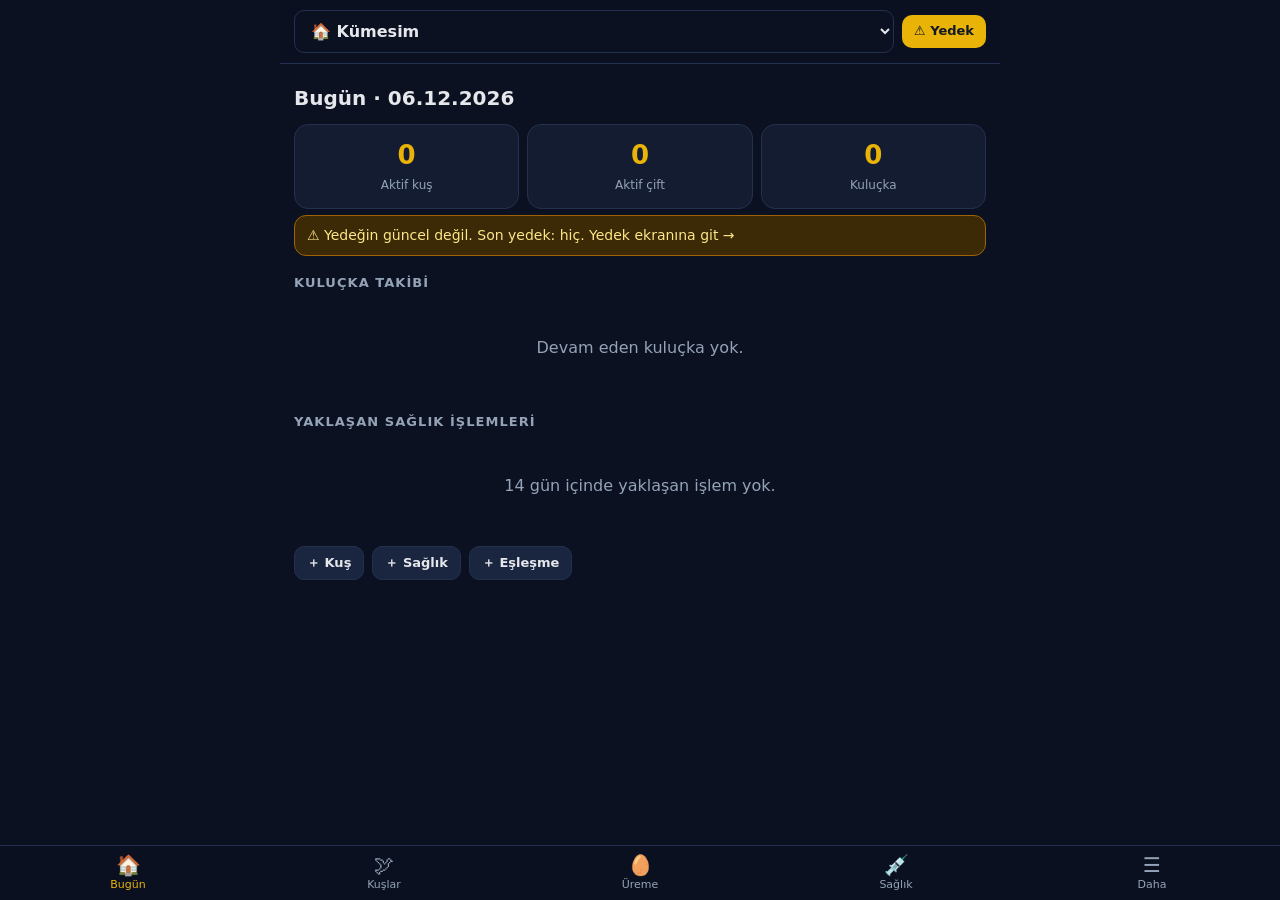
==== index.html @ f1e4d634 "ilk surum" ====
<!doctype html>
<html lang="tr">
<head>
<meta charset="utf-8">
<meta name="viewport" content="width=device-width,initial-scale=1,viewport-fit=cover">
<meta name="theme-color" content="#0f172a">
<meta name="apple-mobile-web-app-capable" content="yes">
<meta name="mobile-web-app-capable" content="yes">
<meta name="apple-mobile-web-app-status-bar-style" content="black-translucent">
<meta name="apple-mobile-web-app-title" content="Kümes">
<link rel="manifest" href="manifest.webmanifest">
<link rel="apple-touch-icon" href="icon-192.png">
<link rel="icon" href="icon-192.png">
<link rel="stylesheet" href="style.css">
<title>Kümes Defteri</title>
</head>
<body>
<div id="app"></div>
<div id="modal"></div>
<div id="toast"></div>
<script src="app.js"></script>
</body>
</html>
---- style.css ----
:root{
  --bg:#0b1120; --card:#131c31; --card2:#1a2540; --line:#243050;
  --tx:#e5e7eb; --mut:#94a3b8; --gold:#eab308; --ok:#22c55e; --bad:#ef4444; --blue:#3b82f6;
  --sat:env(safe-area-inset-top); --sab:env(safe-area-inset-bottom);
}
*{box-sizing:border-box;-webkit-tap-highlight-color:transparent}
html,body{margin:0;background:var(--bg);color:var(--tx);font:16px/1.4 -apple-system,system-ui,"Segoe UI",Roboto,sans-serif}
body{min-height:100vh;min-height:100dvh}
#app{max-width:720px;margin:0 auto;padding-bottom:calc(76px + var(--sab))}
header{position:sticky;top:0;z-index:20;background:rgba(11,17,32,.95);backdrop-filter:blur(8px);
  padding:calc(10px + var(--sat)) 14px 10px;display:flex;gap:8px;align-items:center;border-bottom:1px solid var(--line)}
header select{flex:1;min-width:0;font-weight:700}
main{padding:14px}
h2{margin:6px 0 12px;font-size:20px}
h3{margin:18px 0 8px;font-size:13px;letter-spacing:.08em;text-transform:uppercase;color:var(--mut)}
.sub{color:var(--mut);font-size:13px}
.grow{flex:1;min-width:0}
.row{display:flex;gap:12px;align-items:center}
.card{background:var(--card);border:1px solid var(--line);border-radius:14px;padding:12px;margin-bottom:10px}
.card[data-a]{cursor:pointer}
.card:active{background:var(--card2)}
.card.warn{border-color:#a16207;background:#271f0a}
.card.bad{border-color:#991b1b;background:#2a1212}
.card.good{border-color:#166534}
.th{width:54px;height:54px;border-radius:12px;object-fit:cover;flex:none;background:var(--card2)}
.ph{display:flex;align-items:center;justify-content:center;font-size:26px}
.badge{font-size:11px;font-weight:700;padding:3px 8px;border-radius:99px;background:#14532d;color:#bbf7d0;white-space:nowrap}
.badge.dim{background:#334155;color:#cbd5e1}
.badge.red{background:#7f1d1d;color:#fecaca}
.badge.gold{background:#713f12;color:#fde68a}
.tiles{display:grid;grid-template-columns:repeat(3,1fr);gap:8px;margin-bottom:6px}
.tile{background:var(--card);border:1px solid var(--line);border-radius:14px;padding:12px;text-align:center}
.tile b{display:block;font-size:26px;color:var(--gold)}
.tile span{font-size:12px;color:var(--mut)}
.bar{height:6px;background:var(--line);border-radius:99px;overflow:hidden;margin-top:6px}
.bar i{display:block;height:100%;background:var(--gold)}
nav{position:fixed;left:0;right:0;bottom:0;z-index:20;background:rgba(11,17,32,.97);border-top:1px solid var(--line);
  display:flex;padding-bottom:var(--sab)}
nav button{flex:1;background:none;border:0;color:var(--mut);padding:9px 2px 8px;font-size:11px;display:flex;flex-direction:column;align-items:center;gap:2px}
nav button span{font-size:20px;line-height:1}
nav button.on{color:var(--gold)}
button,input,select,textarea{font:inherit;color:inherit}
input,select,textarea{width:100%;background:var(--bg);border:1px solid var(--line);border-radius:10px;padding:10px 12px;outline:none}
input:focus,select:focus,textarea:focus{border-color:var(--gold)}
textarea{min-height:84px;resize:vertical}
label{display:block;font-size:12px;color:var(--mut);margin:10px 0 4px}
label.chk{display:flex;gap:10px;align-items:center;color:var(--tx);font-size:15px}
label.chk input{width:auto}
.btn{background:var(--gold);color:#111827;border:0;border-radius:12px;padding:11px 16px;font-weight:700}
.btn.sec{background:var(--card2);color:var(--tx);border:1px solid var(--line)}
.btn.bad{background:#7f1d1d;color:#fecaca}
.btn.sm{padding:7px 12px;font-size:13px;border-radius:10px}
.btn.block{display:block;width:100%;margin-top:8px}
.btns{display:flex;gap:8px;flex-wrap:wrap;margin-top:12px}
.seg{display:flex;background:var(--card);border:1px solid var(--line);border-radius:12px;padding:3px;margin-bottom:12px}
.seg button{flex:1;background:none;border:0;padding:8px;border-radius:9px;color:var(--mut);font-weight:600}
.seg button.on{background:var(--gold);color:#111827}
.fab{position:fixed;right:16px;bottom:calc(86px + var(--sab));z-index:15;width:56px;height:56px;border-radius:50%;
  background:var(--gold);color:#111827;border:0;font-size:30px;font-weight:700;box-shadow:0 6px 18px rgba(0,0,0,.5)}
.empty{text-align:center;color:var(--mut);padding:36px 10px}
.search{display:flex;gap:8px;margin-bottom:10px}
.search select{width:auto}
#modal .back{position:fixed;inset:0;z-index:50;background:rgba(0,0,0,.65);display:flex;align-items:flex-end;justify-content:center}
#modal .sheet{background:var(--card);width:100%;max-width:720px;max-height:92dvh;overflow:auto;border-radius:20px 20px 0 0;
  padding:16px 16px calc(24px + var(--sab));border:1px solid var(--line)}
#modal .head{display:flex;align-items:center;gap:8px;margin-bottom:6px}
#modal .head h2{flex:1;margin:0}
#modal .x{background:var(--card2);border:0;width:34px;height:34px;border-radius:50%;color:var(--tx);font-size:16px}
#toast{position:fixed;left:50%;bottom:calc(92px + var(--sab));transform:translateX(-50%);z-index:80;pointer-events:none}
#toast div{background:#111827;border:1px solid var(--line);padding:10px 16px;border-radius:99px;font-size:14px;margin-top:6px;box-shadow:0 6px 18px rgba(0,0,0,.5)}
.photos{display:flex;gap:8px;overflow-x:auto;scroll-snap-type:x mandatory;padding-bottom:6px}
.photos img{height:210px;border-radius:14px;scroll-snap-align:start;flex:none}
.pthumbs{display:flex;gap:8px;flex-wrap:wrap}
.pthumbs div{position:relative}
.pthumbs img{width:72px;height:72px;object-fit:cover;border-radius:10px}
.pthumbs button{position:absolute;top:-6px;right:-6px;width:22px;height:22px;border-radius:50%;border:0;background:var(--bad);color:#fff;font-size:12px}
.kv{display:grid;grid-template-columns:110px 1fr;gap:6px 10px;font-size:14px;margin:10px 0}
.kv dt{color:var(--mut)} .kv dd{margin:0}
.ped{display:grid;grid-template-columns:1.1fr 1fr 1fr 1fr;grid-template-rows:repeat(8,minmax(54px,auto));gap:4px;font-size:11px}
.ped .c{background:#fff;color:#111;border:1px solid #cbd5e1;border-radius:6px;padding:4px 6px;overflow:hidden;display:flex;flex-direction:column;justify-content:center}
.ped .c .r{color:#dc2626;font-weight:700;font-size:10px}
.ped .c .n{font-weight:800;text-transform:uppercase}
.ped .c .t{color:#475569;font-size:9px;line-height:1.15;max-height:2.4em;overflow:hidden}
.ped .root{background:#fef9c3}
.pgrp{border:1px solid var(--line);border-radius:12px;padding:8px 10px;margin-bottom:8px;background:var(--bg)}
.pgrp b{font-size:12px;color:var(--gold)}
.pgrp .g3{display:grid;grid-template-columns:1fr 1.4fr;gap:6px;margin-top:6px}
.pgrp textarea{grid-column:1/3;min-height:40px}
.banner{background:#3b2a05;border:1px solid #a16207;color:#fde68a;border-radius:12px;padding:10px 12px;margin-bottom:12px;font-size:14px}
hr{border:0;border-top:1px solid var(--line);margin:14px 0}
.code{background:var(--bg);border:1px solid var(--line);border-radius:10px;padding:8px 10px;font-size:12px;word-break:break-all;color:var(--mut)}
@media print{
  body *{visibility:hidden}
  .print-area,.print-area *{visibility:visible}
  .print-area{position:absolute;left:0;top:0;width:100%}
  html,body{background:#fff}
  .ped{font-size:10px}
}
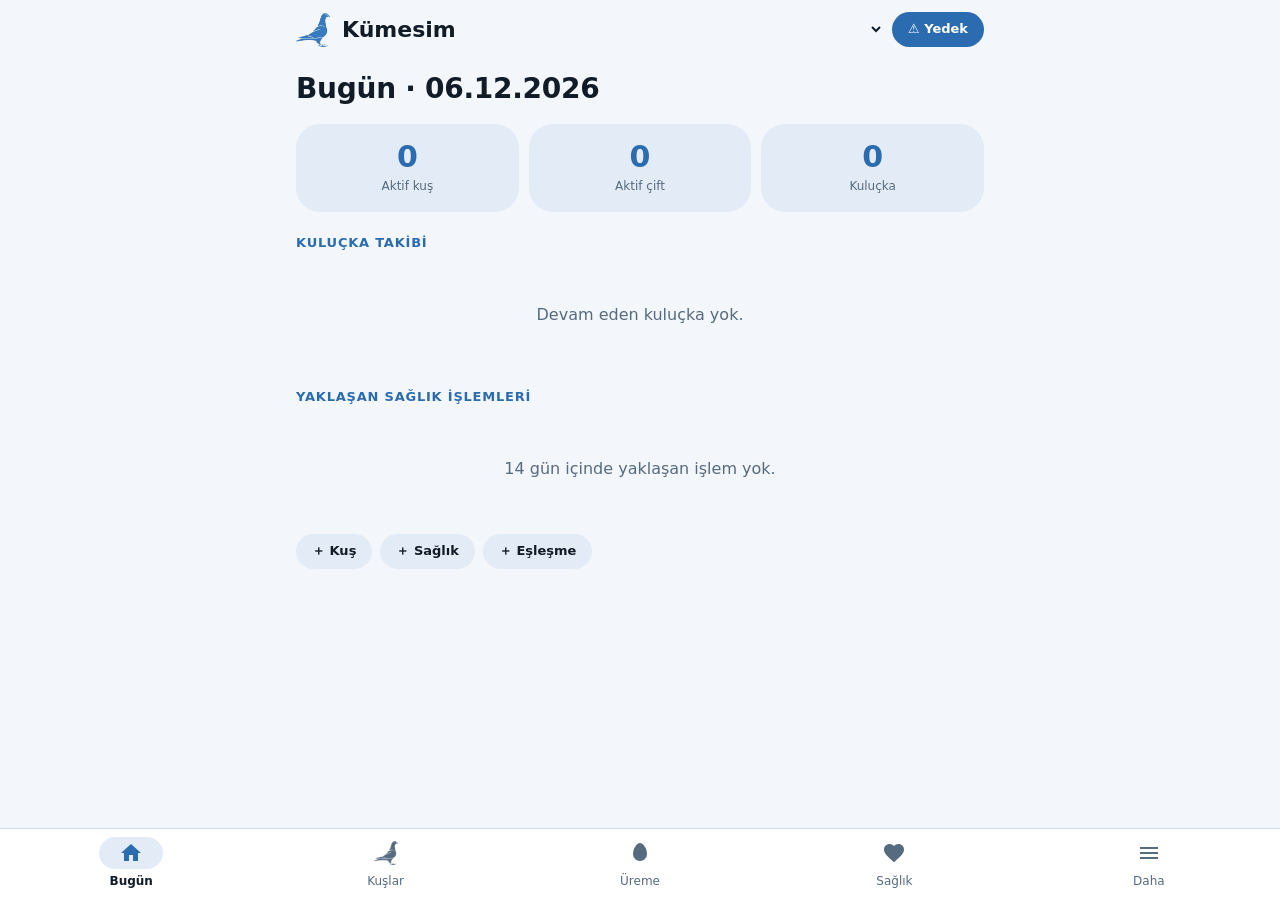
==== commit 2428e6ed: "logo, onizleme, yedek" ====
--- a/index.html
+++ b/index.html
@@ -3,16 +3,31 @@
 <head>
 <meta charset="utf-8">
 <meta name="viewport" content="width=device-width,initial-scale=1,viewport-fit=cover">
-<meta name="theme-color" content="#0f172a">
+<meta name="theme-color" content="#f3f6fa" media="(prefers-color-scheme: light)">
+<meta name="theme-color" content="#0d141c" media="(prefers-color-scheme: dark)">
 <meta name="apple-mobile-web-app-capable" content="yes">
 <meta name="mobile-web-app-capable" content="yes">
-<meta name="apple-mobile-web-app-status-bar-style" content="black-translucent">
-<meta name="apple-mobile-web-app-title" content="Kümes">
+<meta name="apple-mobile-web-app-status-bar-style" content="default">
+<meta name="apple-mobile-web-app-title" content="Kümes Defterim">
+<meta name="description" content="Güvercin kümeni cebinden yönet: pedigre, kuluçka, aşı takibi ve yedek. Ücretsiz, internetsiz çalışır.">
+<meta property="og:type" content="website">
+<meta property="og:site_name" content="Kümes Defterim">
+<meta property="og:title" content="Kümes Defterim">
+<meta property="og:description" content="Güvercin kümeni cebinden yönet: pedigre, kuluçka, aşı takibi ve yedek. Ücretsiz, internetsiz çalışır.">
+<meta property="og:url" content="https://serce3475-create.github.io/kumes/">
+<meta property="og:image" content="https://serce3475-create.github.io/kumes/og.png">
+<meta property="og:image:width" content="1200">
+<meta property="og:image:height" content="630">
+<meta property="og:locale" content="tr_TR">
+<meta name="twitter:card" content="summary_large_image">
+<meta name="twitter:title" content="Kümes Defterim">
+<meta name="twitter:description" content="Güvercin kümeni cebinden yönet. Ücretsiz, internetsiz çalışır.">
+<meta name="twitter:image" content="https://serce3475-create.github.io/kumes/og.png">
 <link rel="manifest" href="manifest.webmanifest">
 <link rel="apple-touch-icon" href="icon-192.png">
 <link rel="icon" href="icon-192.png">
 <link rel="stylesheet" href="style.css">
-<title>Kümes Defteri</title>
+<title>Kümes Defterim</title>
 </head>
 <body>
 <div id="app"></div>
--- a/style.css
+++ b/style.css
@@ -1,98 +1,117 @@
+/* Kümes Defteri – Material 3 tarzı tasarım (açık/koyu tema otomatik) */
 :root{
-  --bg:#0b1120; --card:#131c31; --card2:#1a2540; --line:#243050;
-  --tx:#e5e7eb; --mut:#94a3b8; --gold:#eab308; --ok:#22c55e; --bad:#ef4444; --blue:#3b82f6;
+  --bg:#f3f6fa; --card:#ffffff; --card2:#e3ecf6; --line:#d3deeb;
+  --tx:#111c28; --mut:#566a80; --gold:#2b6cb0; --on:#ffffff; --ok:#1b8a4b; --bad:#c62828; --blue:#2563eb;
+  --warnbg:#fff4d6; --warnbd:#e7b94a; --warntx:#6b4a00; --badbg:#fde8e8; --badbd:#e08a8a; --goodbd:#8fd3ae;
+  --sheet:#ffffff; --shadow:0 1px 2px rgba(15,40,35,.08),0 2px 10px rgba(15,40,35,.06);
   --sat:env(safe-area-inset-top); --sab:env(safe-area-inset-bottom);
+  color-scheme:light;
 }
+@media (prefers-color-scheme:dark){:root{
+  --bg:#0d141c; --card:#16202b; --card2:#212f40; --line:#2b3a4c;
+  --tx:#e4ecf5; --mut:#93a6bb; --gold:#7db3ea; --on:#0a1d33; --ok:#4ade80; --bad:#ff8a80; --blue:#7aa7ff;
+  --warnbg:#2f2506; --warnbd:#8a6a14; --warntx:#f5d77a; --badbg:#321616; --badbd:#8a3b3b; --goodbd:#1f6b46;
+  --sheet:#16202b; --shadow:none; color-scheme:dark;
+}}
 *{box-sizing:border-box;-webkit-tap-highlight-color:transparent}
-html,body{margin:0;background:var(--bg);color:var(--tx);font:16px/1.4 -apple-system,system-ui,"Segoe UI",Roboto,sans-serif}
+html,body{margin:0;background:var(--bg);color:var(--tx);font:16px/1.45 Roboto,-apple-system,system-ui,"Segoe UI",sans-serif}
 body{min-height:100vh;min-height:100dvh}
-#app{max-width:720px;margin:0 auto;padding-bottom:calc(76px + var(--sab))}
-header{position:sticky;top:0;z-index:20;background:rgba(11,17,32,.95);backdrop-filter:blur(8px);
-  padding:calc(10px + var(--sat)) 14px 10px;display:flex;gap:8px;align-items:center;border-bottom:1px solid var(--line)}
-header select{flex:1;min-width:0;font-weight:700}
-main{padding:14px}
-h2{margin:6px 0 12px;font-size:20px}
-h3{margin:18px 0 8px;font-size:13px;letter-spacing:.08em;text-transform:uppercase;color:var(--mut)}
+#app{max-width:720px;margin:0 auto;padding-bottom:calc(104px + var(--sab))}
+header{position:sticky;top:0;z-index:20;background:var(--bg);padding:calc(8px + var(--sat)) 16px 6px;display:flex;gap:8px;align-items:center}
+header select{flex:1;min-width:0;background:transparent;border:0;font-size:22px;font-weight:700;padding:8px 0;color:var(--tx);appearance:auto}
+main{padding:6px 16px 16px}
+h2{margin:6px 0 14px;font-size:28px;font-weight:700;letter-spacing:-.01em}
+h3{margin:22px 0 10px;font-size:13px;font-weight:700;letter-spacing:.06em;text-transform:uppercase;color:var(--gold)}
 .sub{color:var(--mut);font-size:13px}
 .grow{flex:1;min-width:0}
-.row{display:flex;gap:12px;align-items:center}
-.card{background:var(--card);border:1px solid var(--line);border-radius:14px;padding:12px;margin-bottom:10px}
+.row{display:flex;gap:14px;align-items:center}
+.card{background:var(--card);border-radius:20px;padding:14px 16px;margin-bottom:10px;box-shadow:var(--shadow);border:1px solid transparent;transition:transform .08s}
 .card[data-a]{cursor:pointer}
-.card:active{background:var(--card2)}
-.card.warn{border-color:#a16207;background:#271f0a}
-.card.bad{border-color:#991b1b;background:#2a1212}
-.card.good{border-color:#166534}
-.th{width:54px;height:54px;border-radius:12px;object-fit:cover;flex:none;background:var(--card2)}
+.card[data-a]:active{transform:scale(.985);background:var(--card2)}
+.card.warn{background:var(--warnbg);border-color:var(--warnbd)}
+.card.bad{background:var(--badbg);border-color:var(--badbd)}
+.card.good{border-color:var(--goodbd)}
+.th{width:56px;height:56px;border-radius:50%;object-fit:cover;flex:none;background:var(--card2)}
 .ph{display:flex;align-items:center;justify-content:center;font-size:26px}
-.badge{font-size:11px;font-weight:700;padding:3px 8px;border-radius:99px;background:#14532d;color:#bbf7d0;white-space:nowrap}
-.badge.dim{background:#334155;color:#cbd5e1}
-.badge.red{background:#7f1d1d;color:#fecaca}
-.badge.gold{background:#713f12;color:#fde68a}
-.tiles{display:grid;grid-template-columns:repeat(3,1fr);gap:8px;margin-bottom:6px}
-.tile{background:var(--card);border:1px solid var(--line);border-radius:14px;padding:12px;text-align:center}
-.tile b{display:block;font-size:26px;color:var(--gold)}
+.badge{font-size:12px;font-weight:600;padding:4px 10px;border-radius:99px;background:var(--card2);color:var(--gold);white-space:nowrap}
+.badge.dim{background:var(--line);color:var(--mut)}
+.badge.red{background:var(--badbg);color:var(--bad)}
+.badge.gold{background:var(--warnbg);color:var(--warntx)}
+.tiles{display:grid;grid-template-columns:repeat(3,1fr);gap:10px;margin-bottom:6px}
+.tile{background:var(--card2);border-radius:24px;padding:16px 8px;text-align:center}
+.tile b{display:block;font-size:30px;font-weight:700;color:var(--gold);line-height:1.1}
 .tile span{font-size:12px;color:var(--mut)}
-.bar{height:6px;background:var(--line);border-radius:99px;overflow:hidden;margin-top:6px}
-.bar i{display:block;height:100%;background:var(--gold)}
-nav{position:fixed;left:0;right:0;bottom:0;z-index:20;background:rgba(11,17,32,.97);border-top:1px solid var(--line);
-  display:flex;padding-bottom:var(--sab)}
-nav button{flex:1;background:none;border:0;color:var(--mut);padding:9px 2px 8px;font-size:11px;display:flex;flex-direction:column;align-items:center;gap:2px}
-nav button span{font-size:20px;line-height:1}
-nav button.on{color:var(--gold)}
+.bar{height:8px;background:var(--card2);border-radius:99px;overflow:hidden;margin-top:10px}
+.bar i{display:block;height:100%;background:var(--gold);border-radius:99px}
+nav{position:fixed;left:0;right:0;bottom:0;z-index:20;background:var(--card);box-shadow:0 -1px 0 var(--line);
+  display:flex;padding:8px 4px calc(10px + var(--sab))}
+nav button{flex:1;background:none;border:0;color:var(--mut);font-size:12px;font-weight:500;display:flex;flex-direction:column;align-items:center;gap:4px;padding:0}
+nav button span{width:64px;height:32px;border-radius:16px;display:flex;align-items:center;justify-content:center;transition:background .2s}
+nav button svg{width:24px;height:24px;fill:currentColor}
+nav button.on{color:var(--tx);font-weight:700}
+nav button.on span{background:var(--card2);color:var(--gold)}
 button,input,select,textarea{font:inherit;color:inherit}
-input,select,textarea{width:100%;background:var(--bg);border:1px solid var(--line);border-radius:10px;padding:10px 12px;outline:none}
-input:focus,select:focus,textarea:focus{border-color:var(--gold)}
-textarea{min-height:84px;resize:vertical}
-label{display:block;font-size:12px;color:var(--mut);margin:10px 0 4px}
-label.chk{display:flex;gap:10px;align-items:center;color:var(--tx);font-size:15px}
-label.chk input{width:auto}
-.btn{background:var(--gold);color:#111827;border:0;border-radius:12px;padding:11px 16px;font-weight:700}
-.btn.sec{background:var(--card2);color:var(--tx);border:1px solid var(--line)}
-.btn.bad{background:#7f1d1d;color:#fecaca}
-.btn.sm{padding:7px 12px;font-size:13px;border-radius:10px}
-.btn.block{display:block;width:100%;margin-top:8px}
-.btns{display:flex;gap:8px;flex-wrap:wrap;margin-top:12px}
-.seg{display:flex;background:var(--card);border:1px solid var(--line);border-radius:12px;padding:3px;margin-bottom:12px}
-.seg button{flex:1;background:none;border:0;padding:8px;border-radius:9px;color:var(--mut);font-weight:600}
-.seg button.on{background:var(--gold);color:#111827}
-.fab{position:fixed;right:16px;bottom:calc(86px + var(--sab));z-index:15;width:56px;height:56px;border-radius:50%;
-  background:var(--gold);color:#111827;border:0;font-size:30px;font-weight:700;box-shadow:0 6px 18px rgba(0,0,0,.5)}
-.empty{text-align:center;color:var(--mut);padding:36px 10px}
-.search{display:flex;gap:8px;margin-bottom:10px}
+input,select,textarea{width:100%;background:transparent;border:1.5px solid var(--line);border-radius:14px;padding:12px 14px;outline:none;color:var(--tx)}
+select option{background:var(--card);color:var(--tx)}
+input:focus,select:focus,textarea:focus{border-color:var(--gold);box-shadow:0 0 0 1px var(--gold)}
+textarea{min-height:88px;resize:vertical}
+label{display:block;font-size:12px;font-weight:500;color:var(--mut);margin:12px 0 5px 4px}
+label.chk{display:flex;gap:12px;align-items:center;color:var(--tx);font-size:15px;margin-left:0}
+label.chk input{width:20px;height:20px;accent-color:var(--gold)}
+.btn{background:var(--gold);color:var(--on);border:0;border-radius:99px;padding:12px 22px;font-weight:600;font-size:15px;transition:transform .08s,opacity .15s}
+.btn:active{transform:scale(.96);opacity:.9}
+.btn.sec{background:var(--card2);color:var(--tx)}
+.btn.bad{background:var(--badbg);color:var(--bad)}
+.btn.sm{padding:8px 16px;font-size:13px}
+.btn.block{display:block;width:100%;margin-top:10px}
+.btns{display:flex;gap:8px;flex-wrap:wrap;margin-top:14px}
+.seg{display:flex;background:var(--card2);border-radius:99px;padding:4px;margin-bottom:14px}
+.seg button{flex:1;background:none;border:0;padding:9px;border-radius:99px;color:var(--mut);font-weight:600}
+.seg button.on{background:var(--card);color:var(--gold);box-shadow:var(--shadow)}
+.fab{position:fixed;right:18px;bottom:calc(100px + var(--sab));z-index:15;width:60px;height:60px;border-radius:20px;
+  background:var(--gold);color:var(--on);border:0;font-size:32px;line-height:1;box-shadow:0 4px 14px rgba(0,0,0,.25);transition:transform .1s}
+.fab:active{transform:scale(.93)}
+.empty{text-align:center;color:var(--mut);padding:40px 10px}
+.search{display:flex;gap:8px;margin-bottom:8px}
 .search select{width:auto}
-#modal .back{position:fixed;inset:0;z-index:50;background:rgba(0,0,0,.65);display:flex;align-items:flex-end;justify-content:center}
-#modal .sheet{background:var(--card);width:100%;max-width:720px;max-height:92dvh;overflow:auto;border-radius:20px 20px 0 0;
-  padding:16px 16px calc(24px + var(--sab));border:1px solid var(--line)}
-#modal .head{display:flex;align-items:center;gap:8px;margin-bottom:6px}
-#modal .head h2{flex:1;margin:0}
-#modal .x{background:var(--card2);border:0;width:34px;height:34px;border-radius:50%;color:var(--tx);font-size:16px}
-#toast{position:fixed;left:50%;bottom:calc(92px + var(--sab));transform:translateX(-50%);z-index:80;pointer-events:none}
-#toast div{background:#111827;border:1px solid var(--line);padding:10px 16px;border-radius:99px;font-size:14px;margin-top:6px;box-shadow:0 6px 18px rgba(0,0,0,.5)}
+.filters{display:flex;gap:8px;overflow-x:auto;padding:2px 0 8px}
+.filters select{width:auto;flex:none;padding:8px 12px;border-radius:99px;font-size:14px;background:var(--card2);border-color:transparent}
+#modal .back{position:fixed;inset:0;z-index:50;background:rgba(0,0,0,.5);display:flex;align-items:flex-end;justify-content:center;animation:fade .15s}
+#modal .sheet{background:var(--sheet);width:100%;max-width:720px;max-height:92dvh;overflow:auto;border-radius:28px 28px 0 0;
+  padding:22px 18px calc(24px + var(--sab));position:relative;animation:up .22s ease-out}
+#modal .sheet::before{content:"";position:absolute;top:8px;left:50%;width:36px;height:4px;margin-left:-18px;border-radius:2px;background:var(--line)}
+#modal .head{display:flex;align-items:center;gap:8px;margin:6px 0 8px}
+#modal .head h2{flex:1;margin:0;font-size:22px}
+#modal .x{background:var(--card2);border:0;width:36px;height:36px;border-radius:50%;color:var(--tx);font-size:15px}
+@keyframes up{from{transform:translateY(40px);opacity:.6}to{transform:none;opacity:1}}
+@keyframes fade{from{opacity:0}to{opacity:1}}
+#toast{position:fixed;left:50%;bottom:calc(110px + var(--sab));transform:translateX(-50%);z-index:80;pointer-events:none;width:max-content;max-width:90vw}
+#toast div{background:#243447;color:#fff;padding:12px 20px;border-radius:14px;font-size:14px;margin-top:6px;box-shadow:0 6px 18px rgba(0,0,0,.3)}
 .photos{display:flex;gap:8px;overflow-x:auto;scroll-snap-type:x mandatory;padding-bottom:6px}
-.photos img{height:210px;border-radius:14px;scroll-snap-align:start;flex:none}
+.photos img{height:220px;border-radius:20px;scroll-snap-align:start;flex:none}
 .pthumbs{display:flex;gap:8px;flex-wrap:wrap}
 .pthumbs div{position:relative}
-.pthumbs img{width:72px;height:72px;object-fit:cover;border-radius:10px}
-.pthumbs button{position:absolute;top:-6px;right:-6px;width:22px;height:22px;border-radius:50%;border:0;background:var(--bad);color:#fff;font-size:12px}
-.kv{display:grid;grid-template-columns:110px 1fr;gap:6px 10px;font-size:14px;margin:10px 0}
+.pthumbs img{width:76px;height:76px;object-fit:cover;border-radius:16px}
+.pthumbs button{position:absolute;top:-6px;right:-6px;width:24px;height:24px;border-radius:50%;border:0;background:var(--bad);color:#fff;font-size:12px}
+.kv{display:grid;grid-template-columns:110px 1fr;gap:8px 10px;font-size:14px;margin:12px 0}
 .kv dt{color:var(--mut)} .kv dd{margin:0}
-.ped{display:grid;grid-template-columns:1.1fr 1fr 1fr 1fr;grid-template-rows:repeat(8,minmax(54px,auto));gap:4px;font-size:11px}
-.ped .c{background:#fff;color:#111;border:1px solid #cbd5e1;border-radius:6px;padding:4px 6px;overflow:hidden;display:flex;flex-direction:column;justify-content:center}
-.ped .c .r{color:#dc2626;font-weight:700;font-size:10px}
-.ped .c .n{font-weight:800;text-transform:uppercase}
-.ped .c .t{color:#475569;font-size:9px;line-height:1.15;max-height:2.4em;overflow:hidden}
-.ped .root{background:#fef9c3}
-.pgrp{border:1px solid var(--line);border-radius:12px;padding:8px 10px;margin-bottom:8px;background:var(--bg)}
+.pgrp{border-radius:16px;padding:10px 12px;margin-bottom:10px;background:var(--card2)}
 .pgrp b{font-size:12px;color:var(--gold)}
 .pgrp .g3{display:grid;grid-template-columns:1fr 1.4fr;gap:6px;margin-top:6px}
-.pgrp textarea{grid-column:1/3;min-height:40px}
-.banner{background:#3b2a05;border:1px solid #a16207;color:#fde68a;border-radius:12px;padding:10px 12px;margin-bottom:12px;font-size:14px}
+.pgrp input,.pgrp textarea{background:var(--card);border-color:transparent;padding:9px 12px}
+.pgrp textarea{grid-column:1/3;min-height:44px}
+.banner{background:var(--warnbg);border:1px solid var(--warnbd);color:var(--warntx);border-radius:18px;padding:12px 14px;margin-bottom:14px;font-size:14px}
+.banner.red{background:var(--badbg);border-color:var(--badbd);color:var(--bad)}
+.banner .btn{margin-top:8px}
 hr{border:0;border-top:1px solid var(--line);margin:14px 0}
-.code{background:var(--bg);border:1px solid var(--line);border-radius:10px;padding:8px 10px;font-size:12px;word-break:break-all;color:var(--mut)}
-@media print{
-  body *{visibility:hidden}
-  .print-area,.print-area *{visibility:visible}
-  .print-area{position:absolute;left:0;top:0;width:100%}
-  html,body{background:#fff}
-  .ped{font-size:10px}
-}
+.code{background:var(--card2);border-radius:12px;padding:8px 10px;font-size:12px;word-break:break-all;color:var(--mut)}
+
+.logo{background:currentColor;-webkit-mask:url(logo.png) center/contain no-repeat;mask:url(logo.png) center/contain no-repeat;display:block;width:24px;height:24px}
+.hlogo{width:34px;height:34px;flex:none;object-fit:contain}
+.th.ph img{width:70%;height:70%;object-fit:contain;filter:none}
+.th.ph{padding:0;overflow:hidden}
+.empty img{width:84px;opacity:.55;display:block;margin:0 auto 10px}
+.hint{background:var(--card2);border-radius:16px;padding:10px 14px;font-size:13px;color:var(--mut);margin:8px 0}
+details.adv{background:var(--card);border-radius:20px;padding:4px 16px;margin-bottom:10px}
+details.adv summary{padding:12px 0;font-weight:600;cursor:pointer;color:var(--gold)}
+.pgrp select{margin-top:6px;padding:9px 12px;border-radius:12px;background:var(--card);border-color:transparent;font-size:14px}
